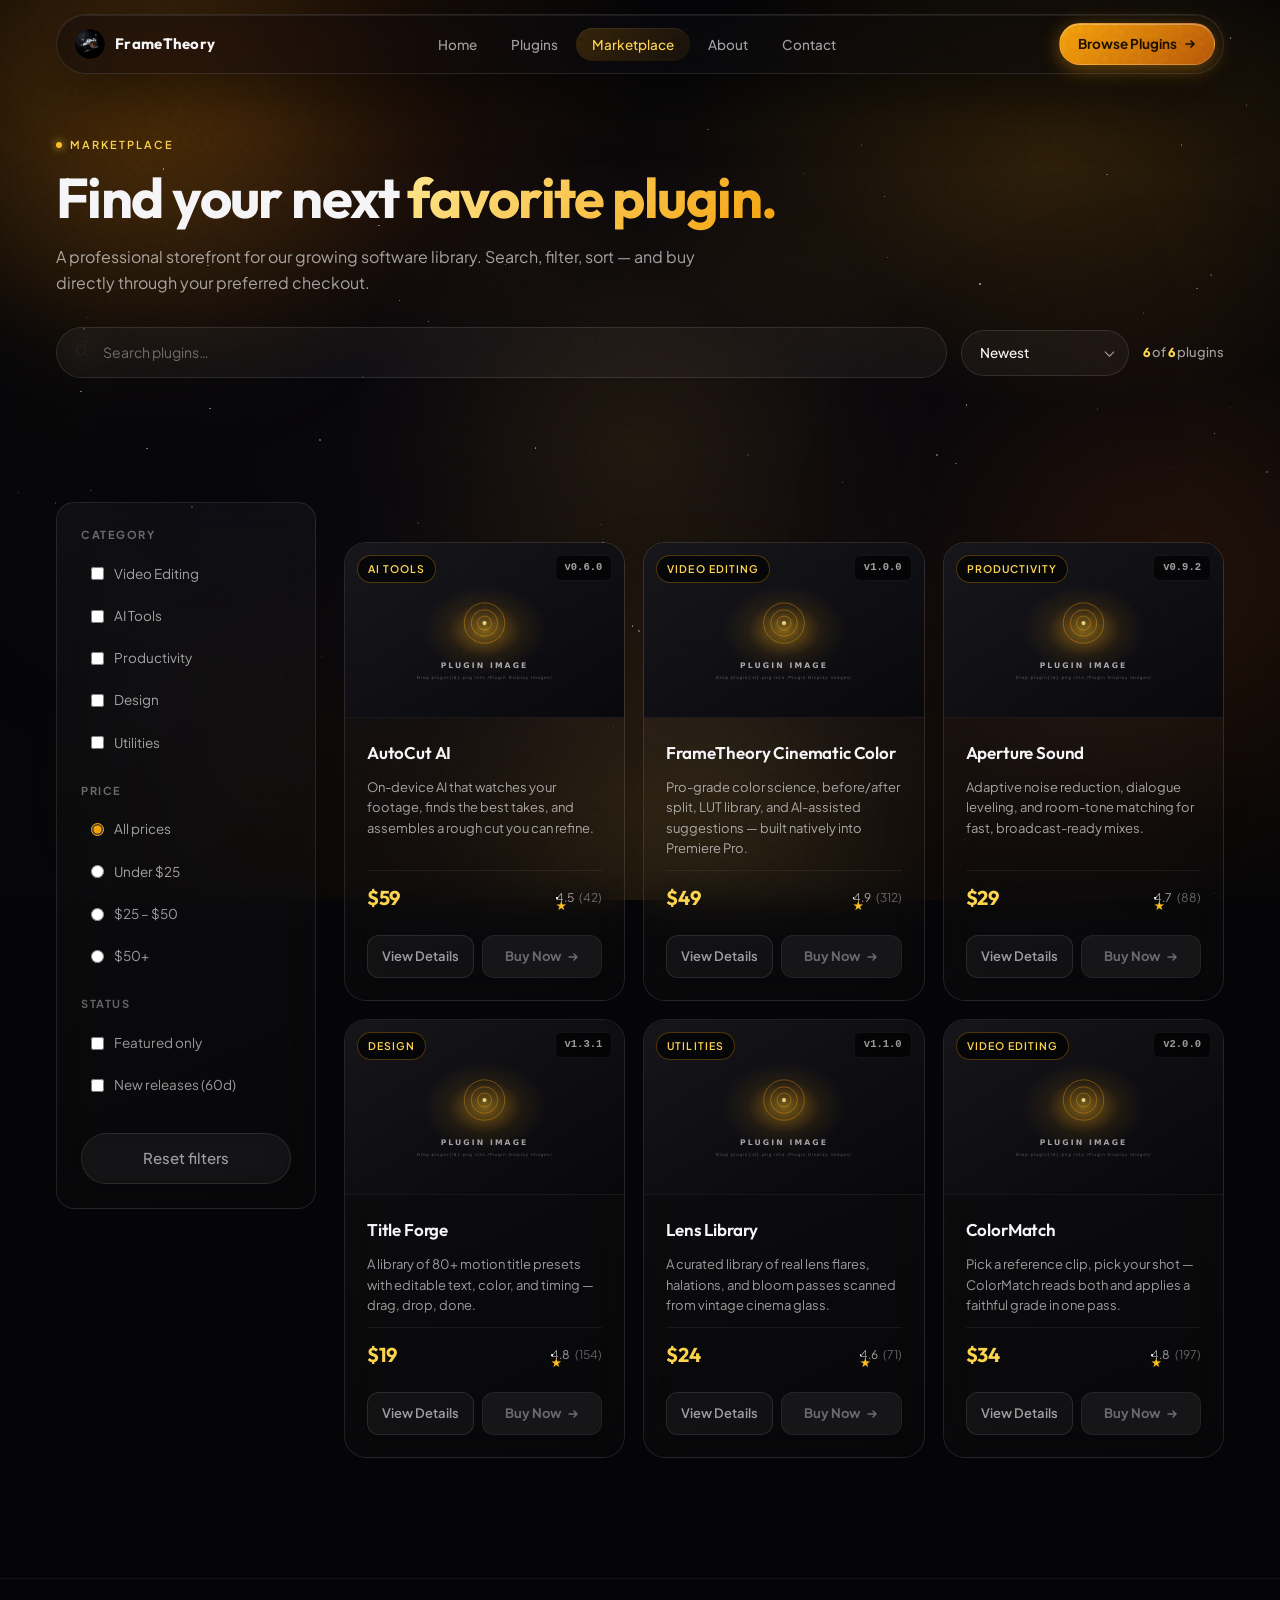
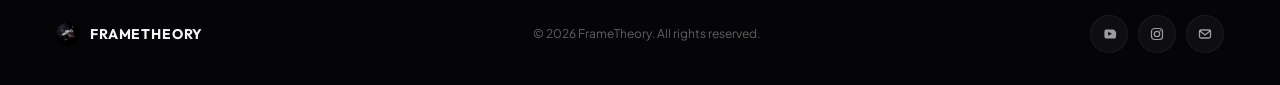
==== marketplace.html @ 9ed1d573 "Transform site into multi-plugin marketplace + studio platform (amber palette derived from camera lo" ====
<!DOCTYPE html>
<html lang="en">
<head>
  <meta charset="UTF-8"/>
  <meta name="viewport" content="width=device-width, initial-scale=1.0, viewport-fit=cover"/>
  <meta name="theme-color" content="#050507"/>
  <title>Marketplace — FrameTheory</title>
  <meta name="description" content="Search, filter, and sort the FrameTheory plugin marketplace. Find the right tool for your timeline."/>

  <link rel="icon" type="image/png" href="frametheory-logo.png"/>
  <link rel="preconnect" href="https://fonts.googleapis.com"/>
  <link rel="preconnect" href="https://fonts.gstatic.com" crossorigin/>
  <link href="https://fonts.googleapis.com/css2?family=Plus+Jakarta+Sans:wght@300;400;500;600;700&family=Outfit:wght@300;400;500;600;700;800;900&display=swap" rel="stylesheet"/>
  <link rel="stylesheet" href="assets/styles.css"/>
</head>
<body>

<section class="detail-hero">
  <div class="wrap">
    <div class="reveal">
      <span class="eyebrow">Marketplace</span>
      <h1 class="h2" style="font-size: clamp(36px, 5vw, 56px);">
        Find your next <span class="accent">favorite plugin.</span>
      </h1>
      <p class="h-sub" style="max-width: 640px;">
        A professional storefront for our growing software library. Search, filter,
        sort — and buy directly through your preferred checkout.
      </p>
    </div>

    <div class="toolbar reveal d1">
      <div class="search">
        <span class="search-ic">
          <svg width="16" height="16" viewBox="0 0 16 16" fill="none" stroke="currentColor" stroke-width="1.5" stroke-linecap="round" stroke-linejoin="round"><circle cx="7" cy="7" r="4.5"/><path d="M10.5 10.5L14 14"/></svg>
        </span>
        <input id="m-search" type="search" placeholder="Search plugins…" autocomplete="off"/>
      </div>
      <div class="select">
        <select id="m-sort">
          <option value="newest">Newest</option>
          <option value="popular">Most Popular</option>
          <option value="price-asc">Price: Low → High</option>
          <option value="price-desc">Price: High → Low</option>
          <option value="alpha">Alphabetical</option>
        </select>
      </div>
      <div class="toolbar-meta">
        <b id="m-count">0</b> of <b id="m-total">0</b> plugins
      </div>
    </div>
  </div>
</section>

<section class="section-tight" style="padding-top: 24px;">
  <div class="wrap">
    <div class="market-layout">

      <!-- FILTERS -->
      <aside class="filter-aside reveal">
        <div class="filter-group">
          <div class="filter-label">Category</div>
          <div class="filter-list" id="m-categories"></div>
        </div>

        <div class="filter-group">
          <div class="filter-label">Price</div>
          <div class="filter-list">
            <label><input type="radio" name="price" value="all" checked/> All prices</label>
            <label><input type="radio" name="price" value="under25"/> Under $25</label>
            <label><input type="radio" name="price" value="25to50"/> $25 – $50</label>
            <label><input type="radio" name="price" value="over50"/> $50+</label>
          </div>
        </div>

        <div class="filter-group">
          <div class="filter-label">Status</div>
          <div class="filter-list">
            <label><input type="checkbox" id="m-featured-only"/> Featured only</label>
            <label><input type="checkbox" id="m-new-only"/> New releases (60d)</label>
          </div>
        </div>

        <button class="btn-ghost" id="m-reset" style="width: 100%; justify-content: center; margin-top: 8px;">
          Reset filters
        </button>
      </aside>

      <!-- GRID -->
      <div>
        <div class="plugin-grid" id="m-grid"></div>
        <div class="empty" id="m-empty" style="display:none;">
          <b>No matches.</b>
          Try clearing some filters, or search a different keyword.
        </div>
      </div>

    </div>
  </div>
</section>

<script src="assets/data/plugins.js"></script>
<script src="assets/app.js"></script>
<script>
  FT.initPage('marketplace');

  document.getElementById('m-total').textContent = PLUGINS.length;

  // Category checkboxes
  const catsEl = document.getElementById('m-categories');
  catsEl.innerHTML = CATEGORIES.map(c =>
    `<label><input type="checkbox" name="cat" value="${c}"/> ${c}</label>`
  ).join('');

  function priceNum(p) {
    return parseFloat(String(p.price).replace(/[^0-9.]/g, ''));
  }
  function daysAgo(p) {
    return (Date.now() - new Date(p.released).getTime()) / 86400000;
  }

  function getFilters() {
    const cats = [...document.querySelectorAll('input[name="cat"]:checked')].map(i => i.value);
    const price = document.querySelector('input[name="price"]:checked').value;
    const featuredOnly = document.getElementById('m-featured-only').checked;
    const newOnly = document.getElementById('m-new-only').checked;
    return { cats, price, featuredOnly, newOnly };
  }

  function apply() {
    const q = document.getElementById('m-search').value.trim().toLowerCase();
    const { cats, price, featuredOnly, newOnly } = getFilters();
    const sort = document.getElementById('m-sort').value;

    let list = PLUGINS.filter(p => {
      if (cats.length && !cats.includes(p.category)) return false;
      if (featuredOnly && !p.featured) return false;
      if (newOnly && daysAgo(p) > 60) return false;
      const n = priceNum(p);
      if (price === 'under25' && !(n < 25)) return false;
      if (price === '25to50' && !(n >= 25 && n <= 50)) return false;
      if (price === 'over50' && !(n > 50)) return false;
      if (q) {
        const blob = `${p.name} ${p.description} ${p.tagline} ${p.category}`.toLowerCase();
        if (!blob.includes(q)) return false;
      }
      return true;
    });

    if (sort === 'newest')     list.sort((a,b) => new Date(b.released) - new Date(a.released));
    if (sort === 'popular')    list.sort((a,b) => b.reviews - a.reviews);
    if (sort === 'price-asc')  list.sort((a,b) => priceNum(a) - priceNum(b));
    if (sort === 'price-desc') list.sort((a,b) => priceNum(b) - priceNum(a));
    if (sort === 'alpha')      list.sort((a,b) => a.name.localeCompare(b.name));

    document.getElementById('m-count').textContent = list.length;
    const grid  = document.getElementById('m-grid');
    const empty = document.getElementById('m-empty');
    if (!list.length) {
      grid.innerHTML = '';
      empty.style.display = 'block';
    } else {
      empty.style.display = 'none';
      grid.innerHTML = list.map(FT.pluginCardHTML).join('');
      grid.querySelectorAll('.plug-card.reveal').forEach(el => el.classList.add('on'));
    }
  }

  ['m-search', 'm-sort', 'm-featured-only', 'm-new-only'].forEach(id => {
    document.getElementById(id).addEventListener('input', apply);
    document.getElementById(id).addEventListener('change', apply);
  });
  document.querySelectorAll('input[name="cat"], input[name="price"]').forEach(el => {
    el.addEventListener('change', apply);
  });
  document.getElementById('m-reset').addEventListener('click', () => {
    document.getElementById('m-search').value = '';
    document.getElementById('m-sort').value = 'newest';
    document.getElementById('m-featured-only').checked = false;
    document.getElementById('m-new-only').checked = false;
    document.querySelectorAll('input[name="cat"]').forEach(i => i.checked = false);
    document.querySelector('input[name="price"][value="all"]').checked = true;
    apply();
  });

  apply();
</script>
</body>
</html>
---- assets/styles.css ----
/* ============================================================
   FrameTheory — design system
   Palette is derived from the brand logo (analog SLR + warm
   lens flare): warm amber as the primary accent, cool steel
   as the secondary, on a deep void background.
============================================================ */
:root {
  /* Backgrounds */
  --void:        #050507;
  --void-deep:   #030305;
  --surface:     #0d0d10;
  --surface-2:   #15151a;

  /* Glass card tones */
  --card:        rgba(255,255,255,0.025);
  --card-2:      rgba(255,255,255,0.04);
  --card-hover:  rgba(255,255,255,0.06);

  /* Lines */
  --line:        rgba(255,255,255,0.06);
  --line-md:     rgba(255,255,255,0.10);
  --line-br:     rgba(255,255,255,0.18);

  /* Text */
  --txt:         #f5f5f7;
  --txt-sub:     rgba(245,245,247,0.62);
  --txt-dim:     rgba(245,245,247,0.38);
  --txt-faint:   rgba(245,245,247,0.20);

  /* Primary accent — warm amber (lens flare) */
  --amber-100:   #fde68a;
  --amber-200:   #fcd34d;
  --amber-300:   #fbbf24;
  --amber-400:   #f59e0b;
  --amber-500:   #d97706;
  --amber-600:   #b45309;
  --amber-700:   #92400e;
  --amber-glow:  rgba(245,158,11,0.42);
  --amber-soft:  rgba(245,158,11,0.14);
  --amber-rim:   rgba(245,158,11,0.30);

  /* Secondary — cool steel (camera body) */
  --steel-200:   #e4e4e7;
  --steel-300:   #d4d4d8;
  --steel-400:   #a1a1aa;
  --steel-500:   #71717a;
  --steel-600:   #52525b;

  /* Type */
  --ff-head: 'Outfit', system-ui, sans-serif;
  --ff-body: 'Plus Jakarta Sans', system-ui, sans-serif;
  --ff-mono: ui-monospace, SFMono-Regular, Menlo, monospace;

  /* Layout */
  --pad-x: clamp(20px, 5vw, 56px);
  --max-w: 1280px;

  /* Easing */
  --ease-out: cubic-bezier(.22,1,.36,1);
  --ease-soft: cubic-bezier(.4,0,.2,1);
}

/* ============================================================ BASE */
*, *::before, *::after { box-sizing: border-box; margin: 0; padding: 0; }
html { scroll-behavior: smooth; -webkit-text-size-adjust: 100%; }
body {
  background: var(--void);
  color: var(--txt);
  font-family: var(--ff-body);
  font-weight: 400;
  line-height: 1.5;
  overflow-x: hidden;
  -webkit-font-smoothing: antialiased;
  -moz-osx-font-smoothing: grayscale;
  position: relative;
  min-height: 100vh;
}
img { max-width: 100%; display: block; }
button { font: inherit; color: inherit; background: none; border: none; cursor: pointer; }
a { color: inherit; text-decoration: none; }
input, select, textarea { font: inherit; color: inherit; }
::selection { background: rgba(245,158,11,0.35); color: #fff; }
::-webkit-scrollbar { width: 6px; height: 6px; }
::-webkit-scrollbar-track { background: #050507; }
::-webkit-scrollbar-thumb { background: rgba(245,158,11,0.35); border-radius: 99px; }
::-webkit-scrollbar-thumb:hover { background: rgba(245,158,11,0.55); }

/* ============================================================ AMBIENT */
.ambient {
  position: fixed; inset: 0;
  z-index: 0;
  pointer-events: none;
  overflow: hidden;
}
.mesh {
  position: absolute; inset: 0;
  background:
    radial-gradient(ellipse 60% 50% at 18% 12%, rgba(180,83,9,0.20) 0%, transparent 60%),
    radial-gradient(ellipse 55% 45% at 82% 18%, rgba(245,158,11,0.16) 0%, transparent 60%),
    radial-gradient(ellipse 70% 50% at 50% 88%, rgba(180,83,9,0.08) 0%, transparent 70%),
    radial-gradient(ellipse 80% 60% at 50% 50%, rgba(10,8,18,0.6) 0%, transparent 80%);
}
.orb {
  position: absolute;
  border-radius: 50%;
  filter: blur(80px);
  opacity: 0.5;
  will-change: transform;
}
.orb-1 {
  width: 520px; height: 520px;
  top: -140px; left: -120px;
  background: radial-gradient(circle, rgba(245,158,11,0.50) 0%, rgba(245,158,11,0) 70%);
  animation: drift1 22s var(--ease-soft) infinite;
}
.orb-2 {
  width: 620px; height: 620px;
  top: 30%; right: -200px;
  background: radial-gradient(circle, rgba(180,83,9,0.40) 0%, rgba(180,83,9,0) 70%);
  animation: drift2 28s var(--ease-soft) infinite;
}
.orb-3 {
  width: 480px; height: 480px;
  bottom: -160px; left: 35%;
  background: radial-gradient(circle, rgba(252,211,77,0.28) 0%, rgba(252,211,77,0) 70%);
  animation: drift3 26s var(--ease-soft) infinite;
}
.cursor-glow {
  position: fixed;
  top: 0; left: 0;
  width: 600px; height: 600px;
  border-radius: 50%;
  background: radial-gradient(circle, rgba(245,158,11,0.10) 0%, rgba(245,158,11,0) 70%);
  pointer-events: none;
  z-index: 1;
  transform: translate(-50%,-50%) translate3d(var(--mx,50vw), var(--my,50vh), 0);
  mix-blend-mode: screen;
  will-change: transform;
}
.grain {
  position: fixed; inset: 0;
  pointer-events: none;
  z-index: 9999;
  opacity: 0.4;
  mix-blend-mode: overlay;
  background-image: url("data:image/svg+xml,%3Csvg viewBox='0 0 200 200' xmlns='http://www.w3.org/2000/svg'%3E%3Cfilter id='n'%3E%3CfeTurbulence type='fractalNoise' baseFrequency='0.9' numOctaves='2' stitchTiles='stitch'/%3E%3C/filter%3E%3Crect width='100%25' height='100%25' filter='url(%23n)' opacity='0.5'/%3E%3C/svg%3E");
}
.stars { position: fixed; inset: 0; pointer-events: none; z-index: 1; }
.star {
  position: absolute;
  width: 1.5px; height: 1.5px;
  background: #fff;
  border-radius: 50%;
  animation: sparkle var(--dur,5s) ease-in-out infinite;
  animation-delay: var(--del,0s);
}

@keyframes drift1 {
  0%,100% { transform: translate(0,0) scale(1); }
  50%     { transform: translate(80px,60px) scale(1.08); }
}
@keyframes drift2 {
  0%,100% { transform: translate(0,0) scale(1); }
  50%     { transform: translate(-100px,-40px) scale(1.05); }
}
@keyframes drift3 {
  0%,100% { transform: translate(0,0) scale(1); }
  50%     { transform: translate(60px,-80px) scale(1.1); }
}
@keyframes sparkle {
  0%,100% { opacity: 0; transform: scale(0.5); }
  50%     { opacity: 1; transform: scale(1); }
}

/* ============================================================ LAYOUT */
.wrap {
  width: 100%;
  max-width: var(--max-w);
  margin: 0 auto;
  padding: 0 var(--pad-x);
  position: relative;
  z-index: 2;
}
main, section { position: relative; z-index: 2; }
.sep { height: 1px; background: linear-gradient(90deg, transparent, var(--line-md), transparent); margin: 0 var(--pad-x); }

/* ============================================================ REVEAL */
.reveal {
  opacity: 0;
  transform: translateY(28px);
  transition: opacity .9s var(--ease-out), transform .9s var(--ease-out);
}
.reveal.on { opacity: 1; transform: translateY(0); }
.d1 { transition-delay: .08s; }
.d2 { transition-delay: .16s; }
.d3 { transition-delay: .24s; }
.d4 { transition-delay: .32s; }
.d5 { transition-delay: .40s; }
.d6 { transition-delay: .48s; }

/* ============================================================ NAV */
.nav-wrap {
  position: fixed;
  top: 14px; left: 0; right: 0;
  z-index: 100;
  display: flex;
  justify-content: center;
  padding: 0 var(--pad-x);
  pointer-events: none;
}
nav.glass-nav {
  pointer-events: auto;
  width: 100%;
  max-width: 1180px;
  display: flex; align-items: center; justify-content: space-between;
  padding: 8px 8px 8px 18px;
  height: 60px;
  background: rgba(10,10,14,0.55);
  backdrop-filter: blur(28px) saturate(180%);
  -webkit-backdrop-filter: blur(28px) saturate(180%);
  border: 1px solid var(--line-md);
  border-radius: 100px;
  box-shadow:
    inset 0 1px 0 rgba(255,255,255,0.07),
    0 20px 60px rgba(0,0,0,0.5);
  transition: background .3s var(--ease-out);
}
.nav-logo {
  display: flex; align-items: center; gap: 10px;
  font-family: var(--ff-head); font-weight: 700; font-size: 15px;
  letter-spacing: .02em;
  color: var(--txt);
  flex-shrink: 0;
}
.nav-logo img {
  width: 30px; height: 30px;
  border-radius: 50%;
  object-fit: cover;
}
.nav-logo-text { white-space: nowrap; }

.nav-links {
  display: flex; gap: 2px; list-style: none; align-items: center;
}
.nav-links a {
  position: relative;
  color: var(--txt-sub);
  font-size: 13.5px;
  font-weight: 500;
  padding: 8px 16px;
  border-radius: 100px;
  transition: color .2s var(--ease-out), background .2s var(--ease-out);
  white-space: nowrap;
}
.nav-links a:hover { color: var(--txt); background: rgba(255,255,255,0.05); }
.nav-links a.active {
  color: var(--amber-200);
  background: linear-gradient(135deg, rgba(245,158,11,0.18), rgba(245,158,11,0.06));
  box-shadow: inset 0 1px 0 rgba(255,255,255,0.06);
}

.nav-cta {
  display: inline-flex; align-items: center; gap: 7px;
  background: linear-gradient(135deg, var(--amber-400), var(--amber-600));
  color: #1a0f02; font-weight: 700; font-size: 13.5px;
  padding: 10px 18px;
  border-radius: 100px;
  border: 1px solid rgba(255,255,255,0.16);
  box-shadow:
    inset 0 1px 0 rgba(255,255,255,0.28),
    0 4px 20px rgba(245,158,11,0.40);
  transition: transform .25s var(--ease-out), box-shadow .25s var(--ease-out), background .25s var(--ease-out);
  flex-shrink: 0;
  white-space: nowrap;
}
.nav-cta:hover {
  background: linear-gradient(135deg, var(--amber-300), var(--amber-500));
  transform: translateY(-1px);
  box-shadow:
    inset 0 1px 0 rgba(255,255,255,0.32),
    0 8px 28px rgba(245,158,11,0.55);
}
.nav-cta svg { transition: transform .25s var(--ease-out); }
.nav-cta:hover svg { transform: translateX(2px); }

.hamburger {
  display: none;
  width: 40px; height: 40px;
  border-radius: 50%;
  align-items: center; justify-content: center;
  background: rgba(255,255,255,0.04);
  border: 1px solid var(--line-md);
  flex-direction: column; gap: 5px;
}
.hamburger span {
  display: block; width: 16px; height: 1.5px;
  background: var(--txt); border-radius: 2px;
  transition: transform .3s var(--ease-out), opacity .3s var(--ease-out);
}
.hamburger.open span:nth-child(1) { transform: translateY(6.5px) rotate(45deg); }
.hamburger.open span:nth-child(2) { opacity: 0; }
.hamburger.open span:nth-child(3) { transform: translateY(-6.5px) rotate(-45deg); }

.mobile-nav {
  position: fixed;
  top: 86px; left: 16px; right: 16px;
  z-index: 99;
  background: rgba(10,10,14,0.85);
  backdrop-filter: blur(32px) saturate(180%);
  -webkit-backdrop-filter: blur(32px) saturate(180%);
  border: 1px solid var(--line-md);
  border-radius: 22px;
  padding: 12px;
  display: none;
  flex-direction: column;
  gap: 2px;
  box-shadow: 0 30px 80px rgba(0,0,0,0.6);
}
.mobile-nav.open { display: flex; }
.mobile-nav a {
  color: var(--txt-sub);
  font-size: 15px; font-weight: 500;
  padding: 13px 16px;
  border-radius: 12px;
  transition: background .2s, color .2s;
}
.mobile-nav a:hover, .mobile-nav a.active { background: rgba(245,158,11,0.10); color: var(--amber-200); }
.mobile-nav .mobile-cta {
  margin-top: 6px;
  background: linear-gradient(135deg, var(--amber-400), var(--amber-600));
  color: #1a0f02; font-weight: 700;
  text-align: center;
  padding: 14px;
  border-radius: 14px;
  box-shadow: 0 6px 24px rgba(245,158,11,0.45);
}
@media (max-width: 980px) {
  .nav-links { display: none; }
  .nav-cta-desktop { display: none; }
  .hamburger { display: flex; }
}

/* ============================================================ BUTTONS */
.btn-primary {
  display: inline-flex; align-items: center; gap: 9px;
  background: linear-gradient(135deg, var(--amber-300) 0%, var(--amber-500) 100%);
  color: #1a0f02;
  font-family: var(--ff-body);
  font-size: 15px; font-weight: 700;
  padding: 14px 26px;
  border-radius: 100px;
  border: 1px solid rgba(255,255,255,0.16);
  box-shadow:
    inset 0 1px 0 rgba(255,255,255,0.32),
    0 8px 30px rgba(245,158,11,0.40);
  transition: transform .3s var(--ease-out), box-shadow .3s var(--ease-out), background .3s var(--ease-out);
  letter-spacing: .005em;
  position: relative;
  overflow: hidden;
  cursor: pointer;
}
.btn-primary:hover {
  background: linear-gradient(135deg, var(--amber-200) 0%, var(--amber-400) 100%);
  transform: translateY(-2px);
  box-shadow:
    inset 0 1px 0 rgba(255,255,255,0.36),
    0 14px 40px rgba(245,158,11,0.55);
}
.btn-primary svg { transition: transform .3s var(--ease-out); }
.btn-primary:hover svg { transform: translateX(3px); }
.btn-primary[disabled], .btn-primary.disabled {
  background: rgba(255,255,255,0.06);
  color: var(--txt-dim);
  cursor: not-allowed;
  box-shadow: none;
  border-color: var(--line);
  transform: none;
}

.btn-ghost {
  display: inline-flex; align-items: center; gap: 9px;
  background: rgba(255,255,255,0.04);
  border: 1px solid var(--line-md);
  color: var(--txt-sub);
  font-size: 15px; font-weight: 500;
  padding: 13px 22px;
  border-radius: 100px;
  backdrop-filter: blur(10px);
  transition: background .25s, color .25s, border-color .25s;
  cursor: pointer;
}
.btn-ghost:hover {
  background: rgba(255,255,255,0.07);
  color: var(--txt);
  border-color: var(--line-br);
}

.btn-cta {
  display: inline-flex; align-items: center; gap: 10px;
  background: linear-gradient(135deg, var(--amber-300), var(--amber-500));
  color: #1a0f02;
  font-family: var(--ff-body);
  font-size: 16px; font-weight: 700;
  padding: 17px 36px;
  border-radius: 100px;
  border: 1px solid rgba(255,255,255,0.16);
  box-shadow:
    inset 0 1px 0 rgba(255,255,255,0.32),
    0 12px 40px rgba(245,158,11,0.50);
  transition: transform .3s var(--ease-out), box-shadow .3s var(--ease-out), background .3s var(--ease-out);
  position: relative;
  cursor: pointer;
}
.btn-cta:hover {
  background: linear-gradient(135deg, var(--amber-200), var(--amber-400));
  transform: translateY(-2px);
  box-shadow:
    inset 0 1px 0 rgba(255,255,255,0.36),
    0 18px 50px rgba(245,158,11,0.65);
}
.btn-cta svg { transition: transform .3s var(--ease-out); }
.btn-cta:hover svg { transform: translateX(3px); }

/* ============================================================ HERO */
.hero {
  min-height: 100vh;
  padding-top: 120px;
  padding-bottom: 80px;
  display: flex; align-items: center;
  position: relative;
}
.hero-inner {
  width: 100%;
  display: grid;
  grid-template-columns: 1.05fr 1fr;
  gap: 60px;
  align-items: center;
}
@media (max-width: 980px) {
  .hero-inner { grid-template-columns: 1fr; gap: 64px; }
  .hero { padding-top: 110px; padding-bottom: 60px; }
}

.hero-text { min-width: 0; }
.hero-badge {
  display: inline-flex; align-items: center; gap: 10px;
  padding: 6px 14px 6px 8px;
  background: linear-gradient(135deg, rgba(245,158,11,0.16), rgba(245,158,11,0.06));
  border: 1px solid var(--amber-rim);
  border-radius: 100px;
  font-size: 11.5px;
  font-weight: 600;
  letter-spacing: .12em;
  text-transform: uppercase;
  color: var(--amber-200);
  backdrop-filter: blur(10px);
  margin-bottom: 32px;
  box-shadow: inset 0 1px 0 rgba(255,255,255,0.06), 0 4px 20px rgba(245,158,11,0.10);
}
.badge-dot {
  width: 7px; height: 7px;
  border-radius: 50%;
  background: var(--amber-300);
  box-shadow: 0 0 10px var(--amber-300);
  animation: pulse-dot 2s ease-in-out infinite;
}
@keyframes pulse-dot {
  0%,100% { box-shadow: 0 0 0 0 rgba(245,158,11,0.55), 0 0 10px var(--amber-300); }
  50%     { box-shadow: 0 0 0 7px rgba(245,158,11,0), 0 0 14px var(--amber-300); }
}
.hero-h1 {
  font-family: var(--ff-head);
  font-weight: 700;
  font-size: clamp(44px, 6.4vw, 84px);
  line-height: 0.98;
  letter-spacing: -0.035em;
  color: var(--txt);
  margin-bottom: 28px;
}
.hero-h1 .accent {
  background: linear-gradient(135deg, #fde68a 0%, #fbbf24 40%, #f59e0b 100%);
  -webkit-background-clip: text;
  background-clip: text;
  color: transparent;
  display: inline-block;
}
.hero-p {
  font-size: clamp(15px, 1.6vw, 17.5px);
  font-weight: 400;
  line-height: 1.65;
  color: var(--txt-sub);
  max-width: 460px;
  margin-bottom: 40px;
}
.hero-btns { display: flex; gap: 12px; flex-wrap: wrap; align-items: center; }

.hero-tags {
  display: flex; gap: 8px; flex-wrap: wrap;
  margin-top: 32px;
}
.tag {
  display: inline-flex; align-items: center; gap: 7px;
  padding: 6px 14px;
  background: rgba(255,255,255,0.025);
  border: 1px solid var(--line);
  border-radius: 100px;
  font-size: 12px; font-weight: 500;
  color: var(--txt-sub);
  backdrop-filter: blur(8px);
}
.tag-dot {
  width: 5px; height: 5px;
  border-radius: 50%;
  background: var(--amber-300);
  box-shadow: 0 0 6px var(--amber-300);
}

/* Hero visual variant: hanging logo */
.hero-visual { position: relative; min-height: 0; perspective: 1400px; }
.hero-camera-wrap {
  position: relative;
  display: flex; align-items: center; justify-content: center;
  padding: 30px;
}
.hero-camera {
  width: clamp(220px, 36vw, 420px);
  height: auto;
  border-radius: 28px;
  box-shadow:
    0 50px 100px rgba(0,0,0,0.7),
    0 0 80px rgba(245,158,11,0.18),
    inset 0 1px 0 rgba(255,255,255,0.06);
  animation: float-soft 7s ease-in-out infinite;
}
@keyframes float-soft {
  0%,100% { transform: translateY(0); }
  50%     { transform: translateY(-12px); }
}
.hero-camera-glow {
  position: absolute; top: 50%; left: 50%;
  transform: translate(-50%,-50%);
  width: 110%; height: 110%;
  background: radial-gradient(circle, rgba(245,158,11,0.25) 0%, transparent 60%);
  pointer-events: none;
  filter: blur(40px);
}

/* Floating stat pills */
.pill {
  position: absolute;
  background: linear-gradient(155deg, rgba(20,18,14,0.85), rgba(10,10,12,0.85));
  border: 1px solid var(--line-md);
  border-radius: 16px;
  padding: 13px 16px;
  backdrop-filter: blur(24px) saturate(180%);
  -webkit-backdrop-filter: blur(24px) saturate(180%);
  box-shadow:
    inset 0 1px 0 rgba(255,255,255,0.08),
    0 20px 50px rgba(0,0,0,0.6),
    0 0 30px rgba(245,158,11,0.08);
  z-index: 5;
  pointer-events: none;
  min-width: 140px;
}
.pill-ic {
  width: 32px; height: 32px; border-radius: 10px;
  background: linear-gradient(135deg, rgba(245,158,11,0.28), rgba(180,83,9,0.18));
  border: 1px solid var(--amber-rim);
  display: flex; align-items: center; justify-content: center;
  font-size: 15px;
  margin-bottom: 8px;
  color: var(--amber-200);
  box-shadow: inset 0 1px 0 rgba(255,255,255,0.08);
}
.pill-num {
  font-family: var(--ff-head);
  font-size: 22px; font-weight: 700;
  color: var(--txt);
  line-height: 1;
  letter-spacing: -0.02em;
}
.pill-label {
  font-size: 10.5px;
  color: var(--txt-dim);
  margin-top: 4px;
  font-weight: 500;
}
.pill-1 { top: -10px; right: -20px; animation: floaty 6s ease-in-out infinite .3s; }
.pill-2 { bottom: 100px; right: -16px; animation: floaty 7s ease-in-out infinite 1s; }
.pill-3 { bottom: 0; left: -8px; animation: floaty 6.5s ease-in-out infinite .6s; }
@keyframes floaty {
  0%,100% { transform: translateY(0); }
  50%     { transform: translateY(-10px); }
}
@media (max-width: 640px) {
  .pill { position: static; animation: none; min-width: 0; }
  .pills-flat {
    display: flex; gap: 10px; flex-wrap: wrap;
    margin-top: 24px; justify-content: center;
  }
}
@media (min-width: 641px) {
  .pills-flat { display: none; }
}

/* ============================================================ SECTION HEADERS */
.eyebrow {
  display: inline-flex; align-items: center; gap: 8px;
  font-size: 11px; font-weight: 600;
  letter-spacing: .18em; text-transform: uppercase;
  color: var(--amber-200);
  margin-bottom: 16px;
}
.eyebrow::before {
  content: '';
  width: 6px; height: 6px; border-radius: 50%;
  background: var(--amber-300);
  box-shadow: 0 0 8px var(--amber-300);
}
.h2 {
  font-family: var(--ff-head);
  font-size: clamp(30px, 4.2vw, 52px);
  font-weight: 700;
  line-height: 1.05;
  letter-spacing: -0.028em;
  color: var(--txt);
}
.h2 .accent {
  background: linear-gradient(135deg, #fde68a, #f59e0b);
  -webkit-background-clip: text;
  background-clip: text;
  color: transparent;
}
.h-sub {
  margin-top: 16px;
  font-size: 16px;
  color: var(--txt-sub);
  line-height: 1.6;
  max-width: 560px;
}
.center { text-align: center; }
.center .h-sub { margin-left: auto; margin-right: auto; }

/* ============================================================ FEATURES */
.section { padding: 100px 0; position: relative; }
.section-tight { padding: 60px 0; }

.features-grid {
  display: grid;
  grid-template-columns: repeat(3, 1fr);
  gap: 14px;
  margin-top: 60px;
}
@media (max-width: 980px) { .features-grid { grid-template-columns: repeat(2, 1fr); } }
@media (max-width: 540px) { .features-grid { grid-template-columns: 1fr; } }

.feat {
  position: relative;
  padding: 32px 26px;
  background: linear-gradient(155deg, rgba(255,255,255,0.045) 0%, rgba(255,255,255,0.012) 100%);
  border: 1px solid var(--line-md);
  border-radius: 22px;
  backdrop-filter: blur(20px) saturate(160%);
  overflow: hidden;
  transition: transform .4s var(--ease-out), border-color .4s var(--ease-out), background .4s var(--ease-out);
  box-shadow: inset 0 1px 0 rgba(255,255,255,0.06);
}
.feat::before {
  content: '';
  position: absolute;
  top: 0; left: 0; right: 0; height: 1px;
  background: linear-gradient(90deg, transparent, rgba(255,255,255,0.18), transparent);
}
.feat::after {
  content: '';
  position: absolute;
  width: 200px; height: 200px;
  bottom: -100px; right: -100px;
  background: radial-gradient(circle, rgba(245,158,11,0.18) 0%, transparent 70%);
  pointer-events: none;
  opacity: 0;
  transition: opacity .4s var(--ease-out);
}
.feat:hover {
  transform: translateY(-4px);
  border-color: var(--amber-rim);
  background: linear-gradient(155deg, rgba(255,255,255,0.06) 0%, rgba(245,158,11,0.04) 100%);
}
.feat:hover::after { opacity: 1; }
.feat-ic {
  width: 48px; height: 48px;
  border-radius: 14px;
  background: linear-gradient(135deg, rgba(245,158,11,0.18), rgba(180,83,9,0.08));
  border: 1px solid var(--amber-rim);
  display: flex; align-items: center; justify-content: center;
  margin-bottom: 22px;
  box-shadow: inset 0 1px 0 rgba(255,255,255,0.08), 0 4px 14px rgba(245,158,11,0.15);
  color: var(--amber-200);
}
.feat-title {
  font-family: var(--ff-head);
  font-size: 17px; font-weight: 600;
  color: var(--txt);
  margin-bottom: 12px;
  letter-spacing: -0.01em;
}
.feat-desc {
  font-size: 13.5px;
  line-height: 1.6;
  color: var(--txt-sub);
}

/* ============================================================ STATS COUNTERS */
.stats {
  display: grid;
  grid-template-columns: repeat(4, 1fr);
  gap: 14px;
  margin-top: 56px;
}
@media (max-width: 800px) { .stats { grid-template-columns: repeat(2, 1fr); } }
.stat {
  position: relative;
  padding: 32px 22px;
  background: linear-gradient(155deg, rgba(255,255,255,0.04), rgba(255,255,255,0.012));
  border: 1px solid var(--line-md);
  border-radius: 20px;
  backdrop-filter: blur(20px);
  text-align: center;
  overflow: hidden;
}
.stat::before {
  content: '';
  position: absolute; top: 0; left: 20%; right: 20%; height: 1px;
  background: linear-gradient(90deg, transparent, var(--amber-rim), transparent);
}
.stat-num {
  font-family: var(--ff-head);
  font-size: clamp(34px, 4vw, 48px);
  font-weight: 800;
  letter-spacing: -0.025em;
  line-height: 1;
  background: linear-gradient(135deg, #fde68a, #f59e0b);
  -webkit-background-clip: text;
  background-clip: text;
  color: transparent;
}
.stat-label {
  font-size: 12px;
  color: var(--txt-dim);
  margin-top: 10px;
  letter-spacing: 0.10em;
  text-transform: uppercase;
  font-weight: 600;
}

/* ============================================================ PLUGIN CARD */
.plugin-grid {
  display: grid;
  grid-template-columns: repeat(3, 1fr);
  gap: 18px;
  margin-top: 40px;
}
@media (max-width: 1080px) { .plugin-grid { grid-template-columns: repeat(2, 1fr); } }
@media (max-width: 600px)  { .plugin-grid { grid-template-columns: 1fr; } }
.plugin-grid.cols-4 { grid-template-columns: repeat(4, 1fr); }
@media (max-width: 1200px) { .plugin-grid.cols-4 { grid-template-columns: repeat(3, 1fr); } }
@media (max-width: 980px)  { .plugin-grid.cols-4 { grid-template-columns: repeat(2, 1fr); } }
@media (max-width: 600px)  { .plugin-grid.cols-4 { grid-template-columns: 1fr; } }

.plug-card {
  display: flex; flex-direction: column;
  background: linear-gradient(155deg, rgba(255,255,255,0.04) 0%, rgba(255,255,255,0.012) 100%);
  border: 1px solid var(--line-md);
  border-radius: 22px;
  overflow: hidden;
  backdrop-filter: blur(20px);
  transition: transform .35s var(--ease-out), border-color .35s var(--ease-out), box-shadow .35s var(--ease-out);
  box-shadow: inset 0 1px 0 rgba(255,255,255,0.06);
}
.plug-card:hover {
  transform: translateY(-5px);
  border-color: var(--amber-rim);
  box-shadow: inset 0 1px 0 rgba(255,255,255,0.06), 0 30px 70px rgba(0,0,0,0.5), 0 0 40px rgba(245,158,11,0.10);
}
.plug-image {
  position: relative;
  aspect-ratio: 16/10;
  overflow: hidden;
  background: #0a0a0d;
  border-bottom: 1px solid var(--line);
}
.plug-image img {
  width: 100%; height: 100%;
  object-fit: cover;
  transition: transform .6s var(--ease-out);
}
.plug-card:hover .plug-image img { transform: scale(1.04); }
.plug-cat {
  position: absolute;
  top: 12px; left: 12px;
  display: inline-flex; align-items: center; gap: 6px;
  padding: 5px 10px;
  font-size: 10.5px; font-weight: 600;
  letter-spacing: 0.10em; text-transform: uppercase;
  background: rgba(0,0,0,0.65);
  backdrop-filter: blur(8px);
  color: var(--amber-200);
  border: 1px solid var(--amber-rim);
  border-radius: 100px;
}
.plug-ver {
  position: absolute;
  top: 12px; right: 12px;
  font-family: var(--ff-mono);
  font-size: 10.5px; font-weight: 600;
  padding: 4px 9px;
  background: rgba(0,0,0,0.65);
  backdrop-filter: blur(8px);
  border: 1px solid var(--line);
  border-radius: 6px;
  color: var(--txt-sub);
}
.plug-body {
  padding: 22px;
  display: flex; flex-direction: column; gap: 12px;
  flex: 1;
}
.plug-title {
  font-family: var(--ff-head);
  font-size: 17px;
  font-weight: 600;
  color: var(--txt);
  letter-spacing: -0.01em;
}
.plug-desc {
  font-size: 13px;
  color: var(--txt-sub);
  line-height: 1.55;
  flex: 1;
}
.plug-meta {
  display: flex; align-items: center; justify-content: space-between;
  gap: 12px;
  padding-top: 12px;
  border-top: 1px solid var(--line);
}
.plug-price {
  font-family: var(--ff-head);
  font-size: 20px;
  font-weight: 700;
  color: var(--amber-200);
  letter-spacing: -0.02em;
}
.plug-rating {
  display: inline-flex; align-items: center; gap: 5px;
  font-size: 12px; color: var(--txt-sub);
}
.plug-rating .star { color: var(--amber-300); }
.plug-actions {
  display: grid;
  grid-template-columns: 1fr 1.2fr;
  gap: 8px;
  padding: 0 22px 22px;
}
.btn-card-ghost,
.btn-card-buy {
  display: inline-flex; align-items: center; justify-content: center; gap: 6px;
  padding: 11px 14px;
  border-radius: 12px;
  font-size: 13px; font-weight: 600;
  border: 1px solid var(--line-md);
  background: rgba(255,255,255,0.04);
  color: var(--txt-sub);
  transition: all .25s var(--ease-out);
  white-space: nowrap;
  cursor: pointer;
}
.btn-card-ghost:hover {
  background: rgba(255,255,255,0.08);
  color: var(--txt);
  border-color: var(--line-br);
}
.btn-card-buy {
  background: linear-gradient(135deg, var(--amber-300), var(--amber-500));
  color: #1a0f02;
  border-color: rgba(255,255,255,0.16);
  font-weight: 700;
  box-shadow: inset 0 1px 0 rgba(255,255,255,0.30), 0 4px 14px rgba(245,158,11,0.30);
}
.btn-card-buy:hover {
  background: linear-gradient(135deg, var(--amber-200), var(--amber-400));
  transform: translateY(-1px);
  box-shadow: inset 0 1px 0 rgba(255,255,255,0.36), 0 8px 22px rgba(245,158,11,0.45);
}
.btn-card-buy[disabled], .btn-card-buy.disabled {
  background: rgba(255,255,255,0.06);
  color: var(--txt-dim);
  cursor: not-allowed;
  box-shadow: none;
  border-color: var(--line);
  transform: none;
  position: relative;
}
.btn-card-buy[disabled]:hover::after,
.btn-card-buy.disabled:hover::after {
  content: 'Purchase link coming soon';
  position: absolute;
  bottom: calc(100% + 6px); left: 50%;
  transform: translateX(-50%);
  white-space: nowrap;
  font-size: 11px; font-weight: 500;
  padding: 6px 10px;
  background: rgba(0,0,0,0.9);
  border: 1px solid var(--line-md);
  color: var(--txt-sub);
  border-radius: 8px;
  pointer-events: none;
  letter-spacing: 0;
}

/* ============================================================ SEARCH + FILTER */
.toolbar {
  display: flex; align-items: center; gap: 14px;
  margin-top: 32px; flex-wrap: wrap;
}
.search {
  position: relative;
  flex: 1;
  min-width: 260px;
}
.search input {
  width: 100%;
  padding: 14px 18px 14px 46px;
  background: rgba(255,255,255,0.04);
  border: 1px solid var(--line-md);
  border-radius: 100px;
  color: var(--txt);
  font-size: 14px;
  backdrop-filter: blur(14px);
  transition: border-color .25s, background .25s;
  outline: none;
}
.search input::placeholder { color: var(--txt-dim); }
.search input:focus {
  border-color: var(--amber-rim);
  background: rgba(245,158,11,0.04);
}
.search-ic {
  position: absolute; top: 50%; left: 18px;
  transform: translateY(-50%);
  color: var(--txt-dim);
  pointer-events: none;
}
.toolbar-meta {
  font-size: 13px;
  color: var(--txt-sub);
  font-weight: 500;
}
.toolbar-meta b { color: var(--amber-200); font-family: var(--ff-head); font-weight: 700; }

.chips {
  display: flex; flex-wrap: wrap; gap: 8px;
  margin-top: 20px;
}
.chip {
  display: inline-flex; align-items: center; gap: 6px;
  padding: 8px 14px;
  font-size: 12.5px; font-weight: 600;
  letter-spacing: 0.04em;
  background: rgba(255,255,255,0.04);
  border: 1px solid var(--line-md);
  border-radius: 100px;
  color: var(--txt-sub);
  cursor: pointer;
  transition: all .2s var(--ease-out);
  backdrop-filter: blur(10px);
}
.chip:hover { color: var(--txt); border-color: var(--line-br); }
.chip.active {
  background: linear-gradient(135deg, rgba(245,158,11,0.22), rgba(180,83,9,0.10));
  border-color: var(--amber-rim);
  color: var(--amber-200);
  box-shadow: inset 0 1px 0 rgba(255,255,255,0.06);
}

.select {
  position: relative;
  display: inline-flex; align-items: center;
}
.select select {
  appearance: none;
  padding: 12px 38px 12px 18px;
  background: rgba(255,255,255,0.04);
  border: 1px solid var(--line-md);
  border-radius: 100px;
  color: var(--txt);
  font-size: 13.5px;
  font-weight: 500;
  cursor: pointer;
  backdrop-filter: blur(12px);
  outline: none;
  transition: border-color .2s;
}
.select select:hover { border-color: var(--line-br); }
.select::after {
  content: '';
  position: absolute; right: 16px; top: 50%;
  width: 7px; height: 7px;
  border-right: 1.5px solid var(--txt-sub);
  border-bottom: 1.5px solid var(--txt-sub);
  transform: translateY(-65%) rotate(45deg);
  pointer-events: none;
}

/* ============================================================ MARKETPLACE LAYOUT */
.market-layout {
  display: grid;
  grid-template-columns: 260px 1fr;
  gap: 28px;
  margin-top: 40px;
}
@media (max-width: 980px) {
  .market-layout { grid-template-columns: 1fr; }
  .filter-aside { order: 2; }
}
.filter-aside {
  align-self: start;
  position: sticky;
  top: 100px;
  padding: 24px;
  background: linear-gradient(155deg, rgba(255,255,255,0.04), rgba(255,255,255,0.012));
  border: 1px solid var(--line-md);
  border-radius: 18px;
  backdrop-filter: blur(20px);
}
.filter-group { margin-bottom: 22px; }
.filter-group:last-child { margin-bottom: 0; }
.filter-label {
  font-size: 11px; font-weight: 700;
  letter-spacing: 0.14em; text-transform: uppercase;
  color: var(--txt-dim);
  margin-bottom: 12px;
}
.filter-list { display: flex; flex-direction: column; gap: 6px; }
.filter-list label {
  display: flex; align-items: center; gap: 10px;
  padding: 8px 10px;
  border-radius: 8px;
  cursor: pointer;
  color: var(--txt-sub);
  font-size: 13.5px;
  transition: background .2s, color .2s;
}
.filter-list label:hover { background: rgba(255,255,255,0.04); color: var(--txt); }
.filter-list input { accent-color: var(--amber-400); }

/* ============================================================ PLUGIN DETAIL */
.detail-hero {
  padding-top: 130px;
  padding-bottom: 60px;
}
.detail-grid {
  display: grid;
  grid-template-columns: 1.4fr 1fr;
  gap: 60px;
  align-items: start;
}
@media (max-width: 980px) { .detail-grid { grid-template-columns: 1fr; gap: 40px; } }
.detail-media {
  position: relative;
  border: 1px solid var(--line-md);
  border-radius: 24px;
  overflow: hidden;
  background: #0a0a0d;
  box-shadow: 0 40px 80px rgba(0,0,0,0.5);
}
.detail-media img {
  width: 100%; height: auto; display: block;
  aspect-ratio: 16/10;
  object-fit: cover;
}
.detail-info { min-width: 0; }
.detail-cat {
  display: inline-flex; align-items: center; gap: 6px;
  padding: 5px 11px;
  font-size: 11px; font-weight: 600;
  letter-spacing: 0.14em; text-transform: uppercase;
  color: var(--amber-200);
  border: 1px solid var(--amber-rim);
  border-radius: 100px;
  margin-bottom: 18px;
}
.detail-h1 {
  font-family: var(--ff-head);
  font-size: clamp(32px, 4vw, 52px);
  font-weight: 700;
  line-height: 1.05;
  letter-spacing: -0.028em;
  margin-bottom: 14px;
}
.detail-tag {
  font-size: 17px;
  color: var(--amber-200);
  margin-bottom: 12px;
  font-weight: 500;
}
.detail-desc {
  font-size: 15.5px;
  color: var(--txt-sub);
  line-height: 1.65;
  margin-bottom: 22px;
}
.detail-meta-row {
  display: flex; flex-wrap: wrap; gap: 18px;
  padding: 18px 0;
  border-top: 1px solid var(--line);
  border-bottom: 1px solid var(--line);
  margin-bottom: 22px;
  font-size: 13px;
}
.detail-meta-row > div { display: flex; flex-direction: column; }
.detail-meta-row b { font-family: var(--ff-head); color: var(--txt); font-size: 16px; }
.detail-meta-row span { color: var(--txt-dim); font-size: 11.5px; letter-spacing: 0.06em; text-transform: uppercase; margin-bottom: 4px; }

.detail-purchase {
  display: flex; align-items: center; gap: 14px;
  flex-wrap: wrap;
}
.detail-price {
  font-family: var(--ff-head);
  font-size: 36px;
  font-weight: 800;
  color: var(--amber-200);
  letter-spacing: -0.025em;
}

.feature-list {
  display: flex; flex-direction: column; gap: 14px;
  margin-top: 22px;
}
.feature-list .feat-row {
  display: flex; align-items: flex-start; gap: 12px;
  font-size: 14.5px;
  color: var(--txt-sub);
  line-height: 1.5;
}
.feat-row .check {
  flex-shrink: 0;
  width: 22px; height: 22px; border-radius: 50%;
  background: linear-gradient(135deg, rgba(245,158,11,0.25), rgba(180,83,9,0.12));
  border: 1px solid var(--amber-rim);
  display: flex; align-items: center; justify-content: center;
  color: var(--amber-200);
  margin-top: 1px;
}

/* Sticky mobile purchase bar */
.sticky-buy {
  display: none;
  position: fixed;
  left: 16px; right: 16px; bottom: 16px;
  z-index: 90;
  padding: 12px 14px;
  background: rgba(10,10,14,0.92);
  backdrop-filter: blur(28px) saturate(180%);
  border: 1px solid var(--line-md);
  border-radius: 18px;
  box-shadow: 0 30px 80px rgba(0,0,0,0.7);
  align-items: center; justify-content: space-between; gap: 12px;
}
.sticky-buy-name { font-family: var(--ff-head); font-size: 14px; font-weight: 700; color: var(--txt); }
.sticky-buy-price { font-size: 12px; color: var(--amber-200); font-weight: 600; }
@media (max-width: 740px) { .sticky-buy { display: flex; } }

/* ============================================================ CONTACT FORM */
.contact-grid {
  display: grid;
  grid-template-columns: 1fr 1fr;
  gap: 40px;
  margin-top: 40px;
  align-items: start;
}
@media (max-width: 880px) { .contact-grid { grid-template-columns: 1fr; } }
.form-card,
.info-card {
  padding: 36px;
  background: linear-gradient(155deg, rgba(255,255,255,0.04), rgba(255,255,255,0.012));
  border: 1px solid var(--line-md);
  border-radius: 22px;
  backdrop-filter: blur(20px);
  box-shadow: inset 0 1px 0 rgba(255,255,255,0.06);
}
.field { display: flex; flex-direction: column; gap: 6px; margin-bottom: 16px; }
.field label { font-size: 12px; font-weight: 600; letter-spacing: 0.10em; text-transform: uppercase; color: var(--txt-dim); }
.field input, .field textarea, .field select {
  padding: 13px 16px;
  background: rgba(255,255,255,0.04);
  border: 1px solid var(--line-md);
  border-radius: 12px;
  color: var(--txt);
  font-size: 14px;
  outline: none;
  transition: border-color .2s, background .2s;
}
.field textarea { resize: vertical; min-height: 120px; }
.field input:focus, .field textarea:focus, .field select:focus {
  border-color: var(--amber-rim);
  background: rgba(245,158,11,0.04);
}

.info-block {
  padding: 18px 0;
  border-bottom: 1px solid var(--line);
}
.info-block:last-child { border-bottom: none; }
.info-block-label { font-size: 11px; font-weight: 700; letter-spacing: 0.14em; text-transform: uppercase; color: var(--txt-dim); margin-bottom: 8px; }
.info-block-value { font-size: 16px; color: var(--txt); font-weight: 500; }
.info-block-value a { color: var(--amber-200); }

/* ============================================================ ABOUT */
.about-grid {
  display: grid; grid-template-columns: 1fr 1fr;
  gap: 60px; margin-top: 40px; align-items: center;
}
@media (max-width: 880px) { .about-grid { grid-template-columns: 1fr; gap: 36px; } }
.about-card {
  padding: 36px;
  background: linear-gradient(155deg, rgba(255,255,255,0.04), rgba(255,255,255,0.012));
  border: 1px solid var(--line-md);
  border-radius: 22px;
  backdrop-filter: blur(20px);
}
.about-card h3 {
  font-family: var(--ff-head);
  font-size: 22px; font-weight: 700;
  margin-bottom: 12px; letter-spacing: -0.01em;
}
.about-card p { color: var(--txt-sub); font-size: 14.5px; line-height: 1.65; }
.values-grid {
  display: grid; grid-template-columns: repeat(2, 1fr); gap: 14px; margin-top: 40px;
}
@media (max-width: 560px) { .values-grid { grid-template-columns: 1fr; } }

/* ============================================================ FOOTER */
footer {
  border-top: 1px solid var(--line);
  padding: 36px 0 32px;
  position: relative;
  z-index: 2;
  margin-top: 60px;
}
.footer-inner {
  display: flex; align-items: center; justify-content: space-between;
  flex-wrap: wrap; gap: 24px;
}
@media (max-width: 640px) {
  .footer-inner { flex-direction: column; gap: 20px; text-align: center; }
}
.footer-brand { display: flex; align-items: center; gap: 10px; }
.footer-brand img { width: 24px; height: 24px; border-radius: 50%; object-fit: cover; }
.footer-name { font-family: var(--ff-head); font-size: 14px; font-weight: 700; letter-spacing: .06em; color: var(--txt); }
.footer-copy { font-size: 12px; color: var(--txt-dim); }
.footer-socials { display: flex; gap: 10px; }
.soc {
  width: 38px; height: 38px;
  border-radius: 50%;
  background: rgba(255,255,255,0.04);
  border: 1px solid var(--line);
  display: flex; align-items: center; justify-content: center;
  color: var(--txt-sub);
  transition: background .2s, color .2s, border-color .2s, transform .2s;
}
.soc:hover {
  background: rgba(245,158,11,0.15);
  border-color: var(--amber-rim);
  color: var(--amber-200);
  transform: translateY(-2px);
}

/* ============================================================ EMPTY STATE */
.empty {
  padding: 80px 20px;
  text-align: center;
  background: rgba(255,255,255,0.02);
  border: 1px dashed var(--line-md);
  border-radius: 18px;
  color: var(--txt-dim);
  margin-top: 24px;
}
.empty b { color: var(--txt); font-family: var(--ff-head); display: block; margin-bottom: 6px; font-size: 18px; }

/* ============================================================ MOTION REDUCTION */
@media (prefers-reduced-motion: reduce) {
  *, *::before, *::after {
    animation-duration: 0.001ms !important;
    animation-iteration-count: 1 !important;
    transition-duration: 0.001ms !important;
  }
}
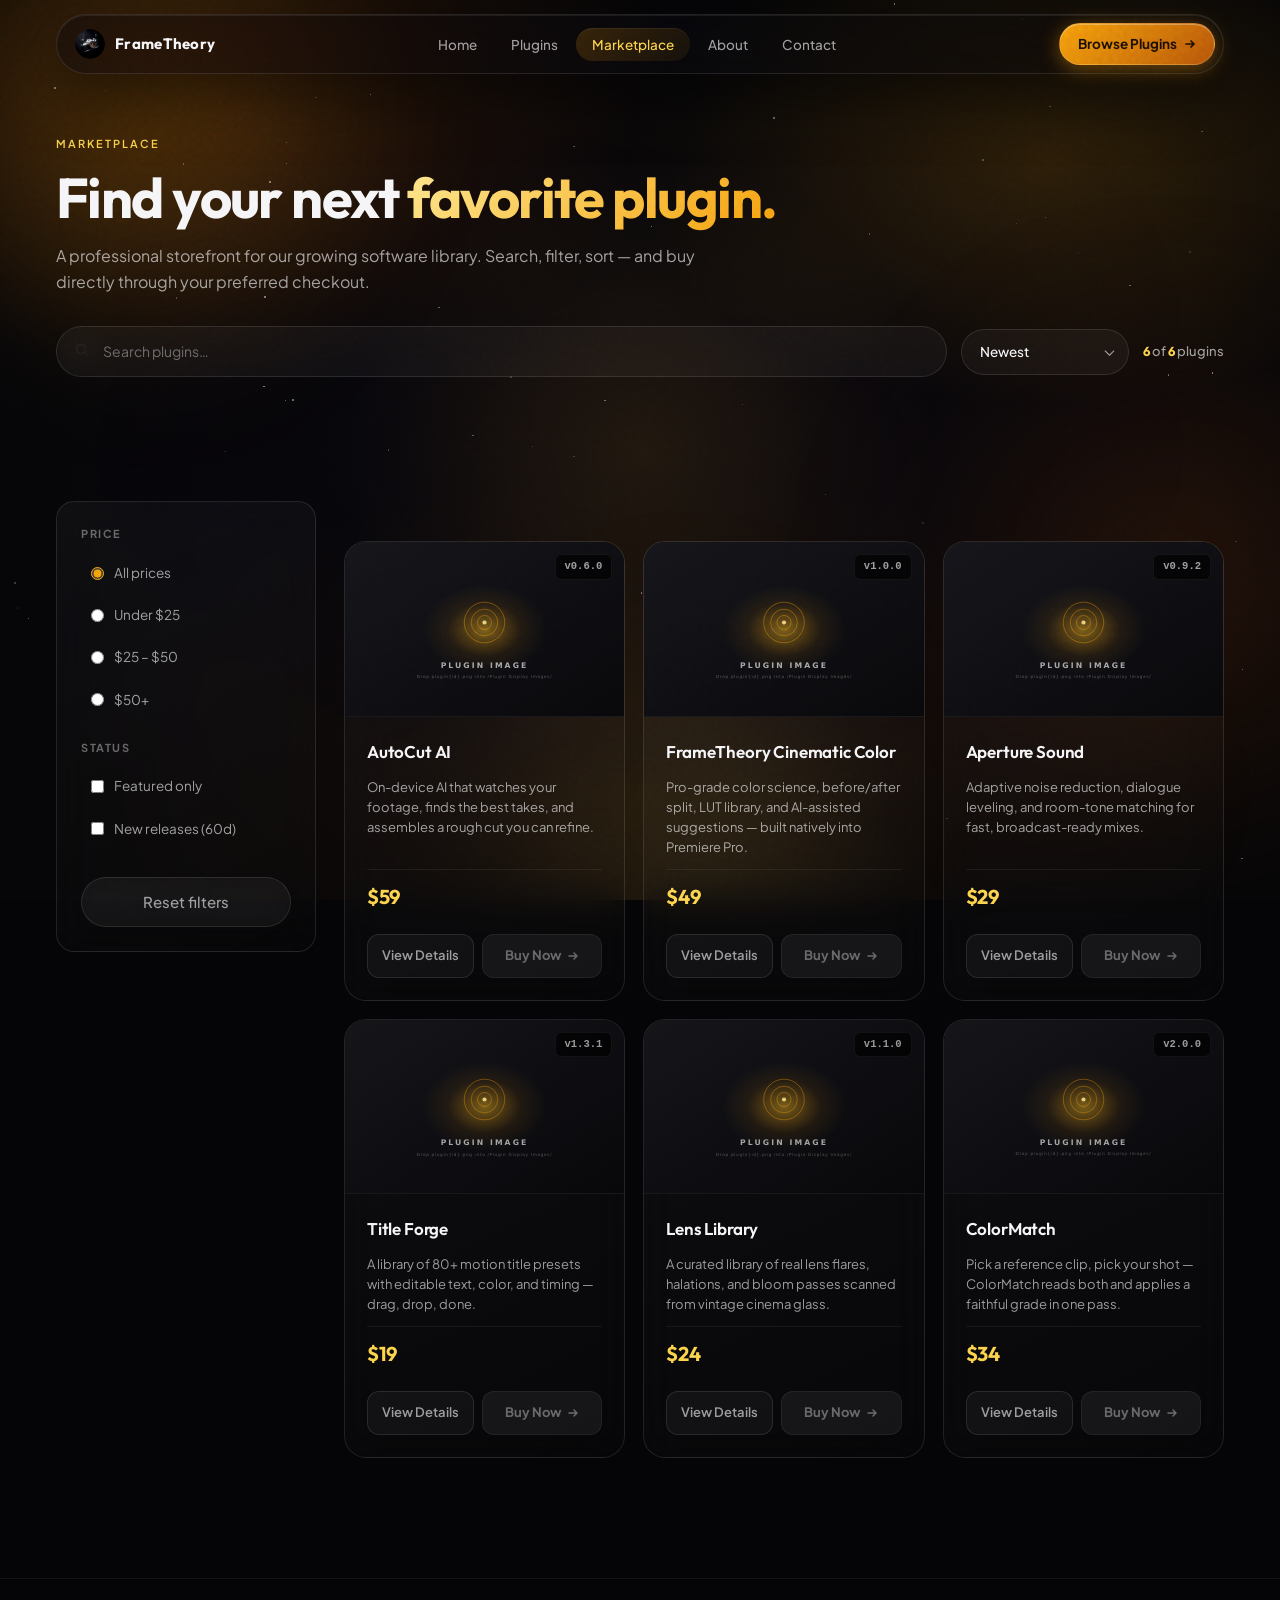
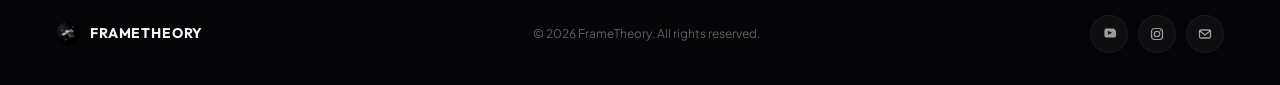
==== commit aeeb15ae: "Remove flashing amber dots; strip categories + reviews from plugin cards; footer logo to rounded squ" ====
--- a/marketplace.html
+++ b/marketplace.html
@@ -58,11 +58,6 @@
       <!-- FILTERS -->
       <aside class="filter-aside reveal">
         <div class="filter-group">
-          <div class="filter-label">Category</div>
-          <div class="filter-list" id="m-categories"></div>
-        </div>
-
-        <div class="filter-group">
           <div class="filter-label">Price</div>
           <div class="filter-list">
             <label><input type="radio" name="price" value="all" checked/> All prices</label>
@@ -105,12 +100,6 @@
 
   document.getElementById('m-total').textContent = PLUGINS.length;
 
-  // Category checkboxes
-  const catsEl = document.getElementById('m-categories');
-  catsEl.innerHTML = CATEGORIES.map(c =>
-    `<label><input type="checkbox" name="cat" value="${c}"/> ${c}</label>`
-  ).join('');
-
   function priceNum(p) {
     return parseFloat(String(p.price).replace(/[^0-9.]/g, ''));
   }
@@ -119,20 +108,18 @@
   }
 
   function getFilters() {
-    const cats = [...document.querySelectorAll('input[name="cat"]:checked')].map(i => i.value);
     const price = document.querySelector('input[name="price"]:checked').value;
     const featuredOnly = document.getElementById('m-featured-only').checked;
     const newOnly = document.getElementById('m-new-only').checked;
-    return { cats, price, featuredOnly, newOnly };
+    return { price, featuredOnly, newOnly };
   }
 
   function apply() {
     const q = document.getElementById('m-search').value.trim().toLowerCase();
-    const { cats, price, featuredOnly, newOnly } = getFilters();
+    const { price, featuredOnly, newOnly } = getFilters();
     const sort = document.getElementById('m-sort').value;
 
     let list = PLUGINS.filter(p => {
-      if (cats.length && !cats.includes(p.category)) return false;
       if (featuredOnly && !p.featured) return false;
       if (newOnly && daysAgo(p) > 60) return false;
       const n = priceNum(p);
@@ -169,7 +156,7 @@
     document.getElementById(id).addEventListener('input', apply);
     document.getElementById(id).addEventListener('change', apply);
   });
-  document.querySelectorAll('input[name="cat"], input[name="price"]').forEach(el => {
+  document.querySelectorAll('input[name="price"]').forEach(el => {
     el.addEventListener('change', apply);
   });
   document.getElementById('m-reset').addEventListener('click', () => {
@@ -177,7 +164,6 @@
     document.getElementById('m-sort').value = 'newest';
     document.getElementById('m-featured-only').checked = false;
     document.getElementById('m-new-only').checked = false;
-    document.querySelectorAll('input[name="cat"]').forEach(i => i.checked = false);
     document.querySelector('input[name="price"][value="all"]').checked = true;
     apply();
   });
--- a/assets/styles.css
+++ b/assets/styles.css
@@ -457,17 +457,7 @@
   margin-bottom: 32px;
   box-shadow: inset 0 1px 0 rgba(255,255,255,0.06), 0 4px 20px rgba(245,158,11,0.10);
 }
-.badge-dot {
-  width: 7px; height: 7px;
-  border-radius: 50%;
-  background: var(--amber-300);
-  box-shadow: 0 0 10px var(--amber-300);
-  animation: pulse-dot 2s ease-in-out infinite;
-}
-@keyframes pulse-dot {
-  0%,100% { box-shadow: 0 0 0 0 rgba(245,158,11,0.55), 0 0 10px var(--amber-300); }
-  50%     { box-shadow: 0 0 0 7px rgba(245,158,11,0), 0 0 14px var(--amber-300); }
-}
+.badge-dot { display: none; }
 .hero-h1 {
   font-family: var(--ff-head);
   font-weight: 700;
@@ -508,12 +498,7 @@
   color: var(--txt-sub);
   backdrop-filter: blur(8px);
 }
-.tag-dot {
-  width: 5px; height: 5px;
-  border-radius: 50%;
-  background: var(--amber-300);
-  box-shadow: 0 0 6px var(--amber-300);
-}
+.tag-dot { display: none; }
 
 /* Hero visual variant: hanging logo */
 .hero-visual { position: relative; min-height: 0; perspective: 1400px; }
@@ -605,17 +590,11 @@
 
 /* ============================================================ SECTION HEADERS */
 .eyebrow {
-  display: inline-flex; align-items: center; gap: 8px;
+  display: inline-block;
   font-size: 11px; font-weight: 600;
   letter-spacing: .18em; text-transform: uppercase;
   color: var(--amber-200);
   margin-bottom: 16px;
-}
-.eyebrow::before {
-  content: '';
-  width: 6px; height: 6px; border-radius: 50%;
-  background: var(--amber-300);
-  box-shadow: 0 0 8px var(--amber-300);
 }
 .h2 {
   font-family: var(--ff-head);
@@ -1257,7 +1236,7 @@
   .footer-inner { flex-direction: column; gap: 20px; text-align: center; }
 }
 .footer-brand { display: flex; align-items: center; gap: 10px; }
-.footer-brand img { width: 24px; height: 24px; border-radius: 50%; object-fit: cover; }
+.footer-brand img { width: 24px; height: 24px; border-radius: 6px; object-fit: cover; }
 .footer-name { font-family: var(--ff-head); font-size: 14px; font-weight: 700; letter-spacing: .06em; color: var(--txt); }
 .footer-copy { font-size: 12px; color: var(--txt-dim); }
 .footer-socials { display: flex; gap: 10px; }
